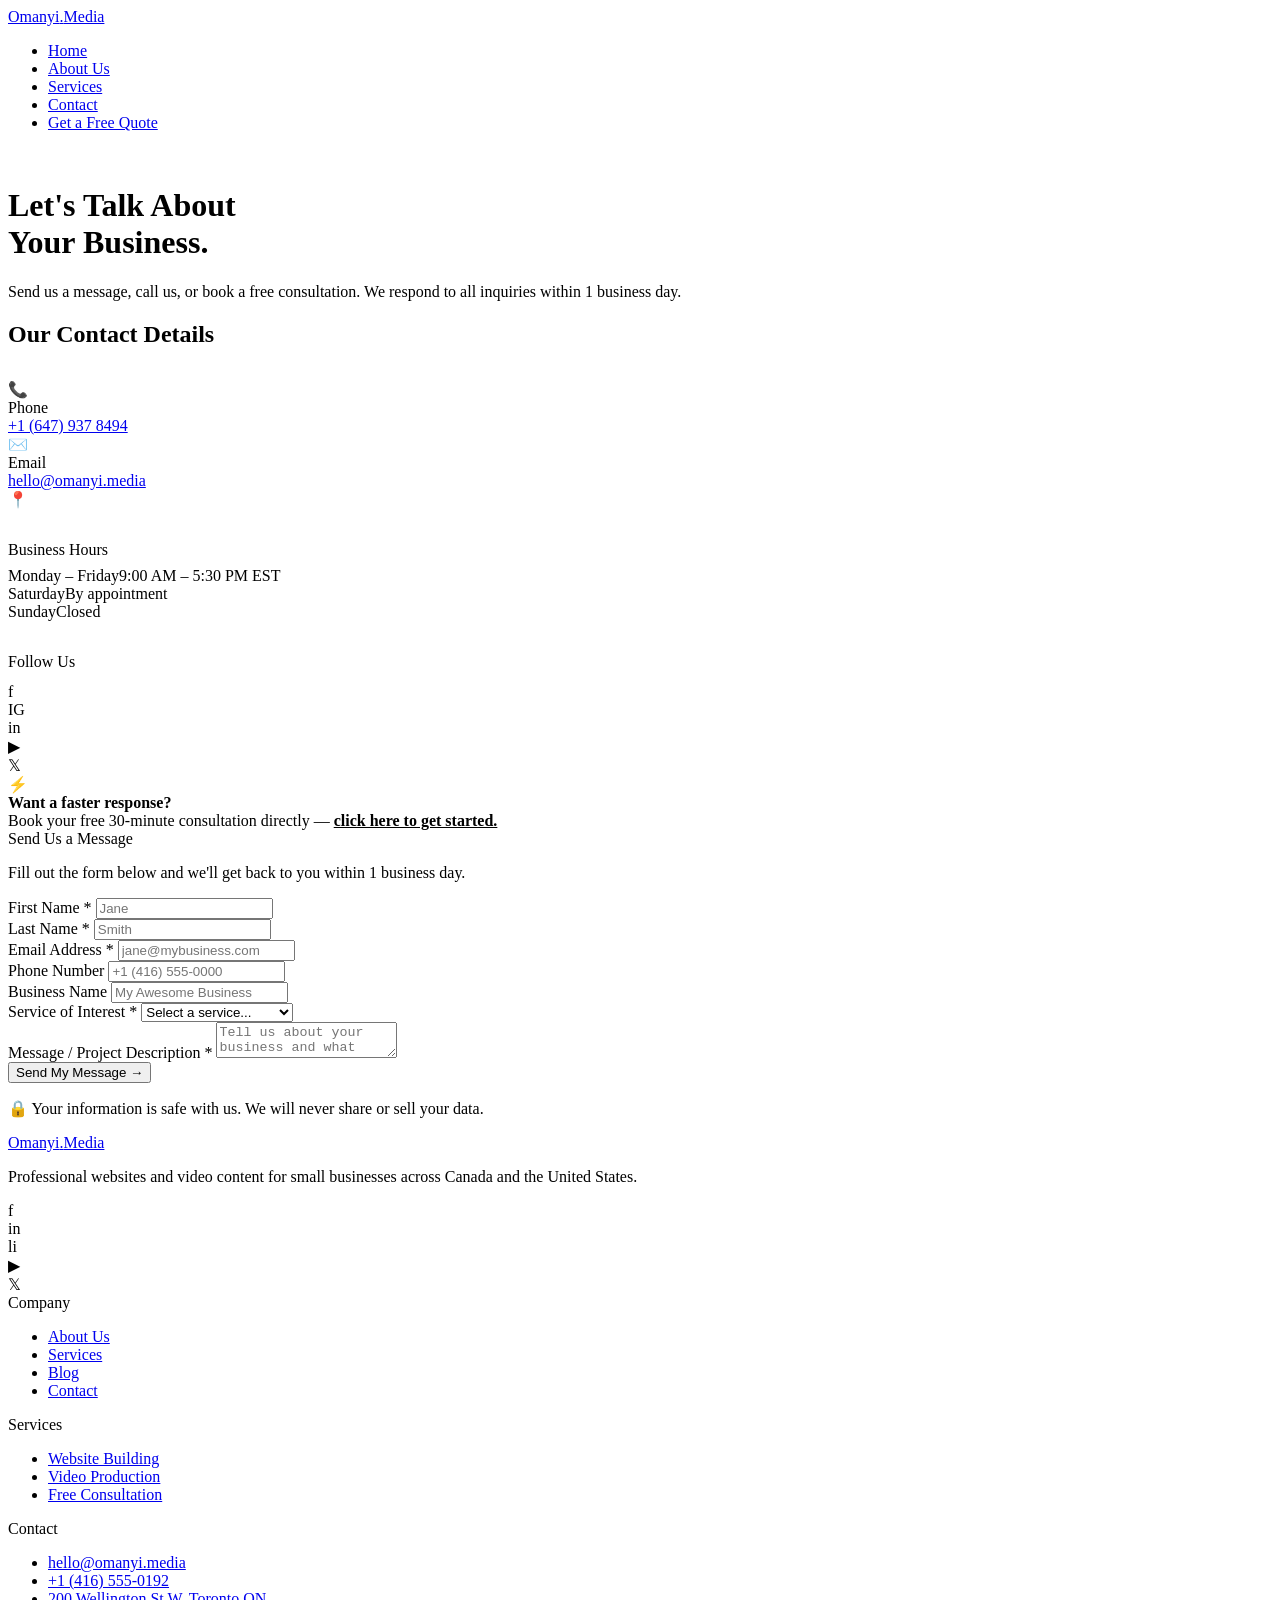
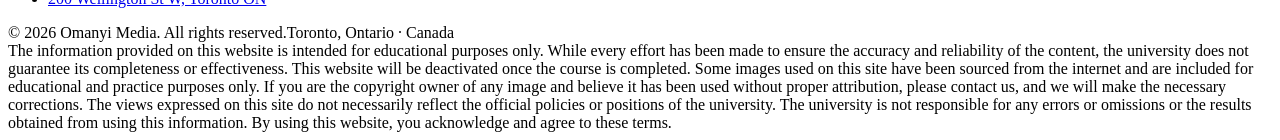
==== contact.html @ e50b1131 "i changes the services page and added some information on how it works and faq" ====
<!DOCTYPE html>
<html lang="en">
<head>
  <meta charset="UTF-8">
  <meta name="viewport" content="width=device-width, initial-scale=1.0">
  <title>Contact Us — Omanyi Media</title>
  <link rel="stylesheet" href="css/style.css">
  <link href="css/contact.css" rel="stylesheet"/>
</head>
  
<body>

<nav class="navbar">
  <a href="index.html" class="nav-logo">Omanyi<span>.</span>Media</a>
  <ul class="nav-links">
    <li><a href="index.html">Home</a></li>
    <li><a href="about.html">About Us</a></li>
    <li><a href="services.html">Services</a></li>
   
    <li><a href="contact.html" class="active">Contact</a></li>
    <li><a href="landing.html" class="nav-cta">Get a Free Quote</a></li>
  </ul>
</nav>

<div class="page-hero">
  <div class="section-label" style="color:rgba(255,255,255,0.6);justify-content:center;">Get In Touch</div>
  <h1>Let's Talk About<br>Your Business.</h1>
  <p>Send us a message, call us, or book a free consultation. We respond to all inquiries within 1 business day.</p>
</div>

<section class="section">
  <div class="contact-layout">

    <!-- LEFT: INFO -->
    <div>
      <h2 style="font-family:'Playfair Display',serif;font-size:1.5rem;font-weight:700;margin-bottom:2rem;">Our Contact Details</h2>

      <div class="contact-info-item">
        <div class="ci-icon">📞</div>
        <div>
          <div class="ci-label">Phone</div>
          <div class="ci-value"><a href="tel:+16479378494">+1 (647) 937 8494 </a></div>
        </div>
      </div>
      <div class="contact-info-item">
        <div class="ci-icon">✉️</div>
        <div>
          <div class="ci-label">Email</div>
          <div class="ci-value"><a href="mailto:hello@omanyi.media">hello@omanyi.media</a></div>
        </div>
      </div>
      <div class="contact-info-item">
        <div class="ci-icon">📍</div>

      </div>

      <div style="margin-top:2rem;">
        <div class="ci-label" style="margin-bottom:0.5rem;">Business Hours</div>
        <div class="hours-table">
          <div class="hours-row"><span class="hours-day">Monday – Friday</span><span class="hours-time">9:00 AM – 5:30 PM EST</span></div>
          <div class="hours-row"><span class="hours-day">Saturday</span><span class="hours-time">By appointment</span></div>
          <div class="hours-row"><span class="hours-day">Sunday</span><span class="hours-time">Closed</span></div>
        </div>
      </div>

      <div style="margin-top:2rem;">
        <div class="ci-label" style="margin-bottom:0.75rem;">Follow Us</div>
        <div class="social-row">
          <div class="social-btn" title="Facebook">f</div>
          <div class="social-btn" title="Instagram">IG</div>
          <div class="social-btn" title="LinkedIn">in</div>
          <div class="social-btn" title="YouTube">▶</div>
          <div class="social-btn" title="X">𝕏</div>
        </div>
      </div>

    

      <div class="alt-cta">
        <div class="alt-cta-icon">⚡</div>
        <div class="alt-cta-text">
          <strong>Want a faster response?</strong><br>
          Book your free 30-minute consultation directly — <a href="landing.html" style="color:var(--teal);font-weight:600;">click here to get started.</a>
        </div>
      </div>
    </div>

    <!-- RIGHT: FORM -->
    <div class="contact-form-wrap">
      <div class="form-title">Send Us a Message</div>
      <p class="form-sub">Fill out the form below and we'll get back to you within 1 business day.</p>

      <form action="thank-you.html" method="get" onsubmit="return true;">
        <div class="form-row">
          <div class="form-group">
            <label for="fname">First Name *</label>
            <input type="text" id="fname" name="fname" placeholder="Jane" required>
          </div>
          <div class="form-group">
            <label for="lname">Last Name *</label>
            <input type="text" id="lname" name="lname" placeholder="Smith" required>
          </div>
        </div>
        <div class="form-row">
          <div class="form-group">
            <label for="email">Email Address *</label>
            <input type="email" id="email" name="email" placeholder="jane@mybusiness.com" required>
          </div>
          <div class="form-group">
            <label for="phone">Phone Number</label>
            <input type="tel" id="phone" name="phone" placeholder="+1 (416) 555-0000">
          </div>
        </div>
        <div class="form-group">
          <label for="bizname">Business Name</label>
          <input type="text" id="bizname" name="bizname" placeholder="My Awesome Business">
        </div>
        <div class="form-group">
          <label for="service">Service of Interest *</label>
          <select id="service" name="service" required>
            <option value="" disabled selected>Select a service...</option>
            <option>Website Package</option>
            <option>Video Production</option>
            <option>Both Website &amp; Video</option>
            <option>Other / Not Sure Yet</option>
          </select>
        </div>
        <div class="form-group">
          <label for="message">Message / Project Description *</label>
          <textarea id="message" name="message" placeholder="Tell us about your business and what you're looking to achieve..." required></textarea>
        </div>
        <button type="submit" class="submit-btn">Send My Message →</button>
        <p class="form-note">🔒 Your information is safe with us. We will never share or sell your data.</p>
      </form>
    </div>

  </div>
</section>

<footer>
  <div class="footer-grid">
    <div>
      <a href="index.html" class="footer-logo">Omanyi<span>.</span>Media</a>
      <p class="footer-tagline">Professional websites and video content for small businesses across Canada and the United States.</p>
      <div class="social-row">
        <div class="social-btn">f</div><div class="social-btn">in</div>
        <div class="social-btn">li</div><div class="social-btn">▶</div><div class="social-btn">𝕏</div>
      </div>
    </div>
    <div><div class="footer-col-title">Company</div>
      <ul class="footer-links"><li><a href="about.html">About Us</a></li><li><a href="services.html">Services</a></li><li><a href="blog.html">Blog</a></li><li><a href="contact.html">Contact</a></li></ul>
    </div>
    <div><div class="footer-col-title">Services</div>
      <ul class="footer-links"><li><a href="services.html">Website Building</a></li><li><a href="services.html">Video Production</a></li><li><a href="landing.html">Free Consultation</a></li></ul>
    </div>
    <div><div class="footer-col-title">Contact</div>
      <ul class="footer-links"><li><a href="mailto:hello@omanyi.media">hello@omanyi.media</a></li><li><a href="tel:+14165550192">+1 (416) 555-0192</a></li><li><a href="#">200 Wellington St W, Toronto ON</a></li></ul>
    </div>
  </div>
  <div class="footer-bottom"><span>© 2026 Omanyi Media. All rights reserved.</span><span>Toronto, Ontario · Canada</span></div>
</footer>
<div class="disclaimer-bar">The information provided on this website is intended for educational purposes only. While every effort has been made to ensure the accuracy and reliability of the content, the university does not guarantee its completeness or effectiveness. This website will be deactivated once the course is completed. Some images used on this site have been sourced from the internet and are included for educational and practice purposes only. If you are the copyright owner of any image and believe it has been used without proper attribution, please contact us, and we will make the necessary corrections. The views expressed on this site do not necessarily reflect the official policies or positions of the university. The university is not responsible for any errors or omissions or the results obtained from using this information. By using this website, you acknowledge and agree to these terms.</div>
<script src="js/main.js"></script>
</body>
</html>
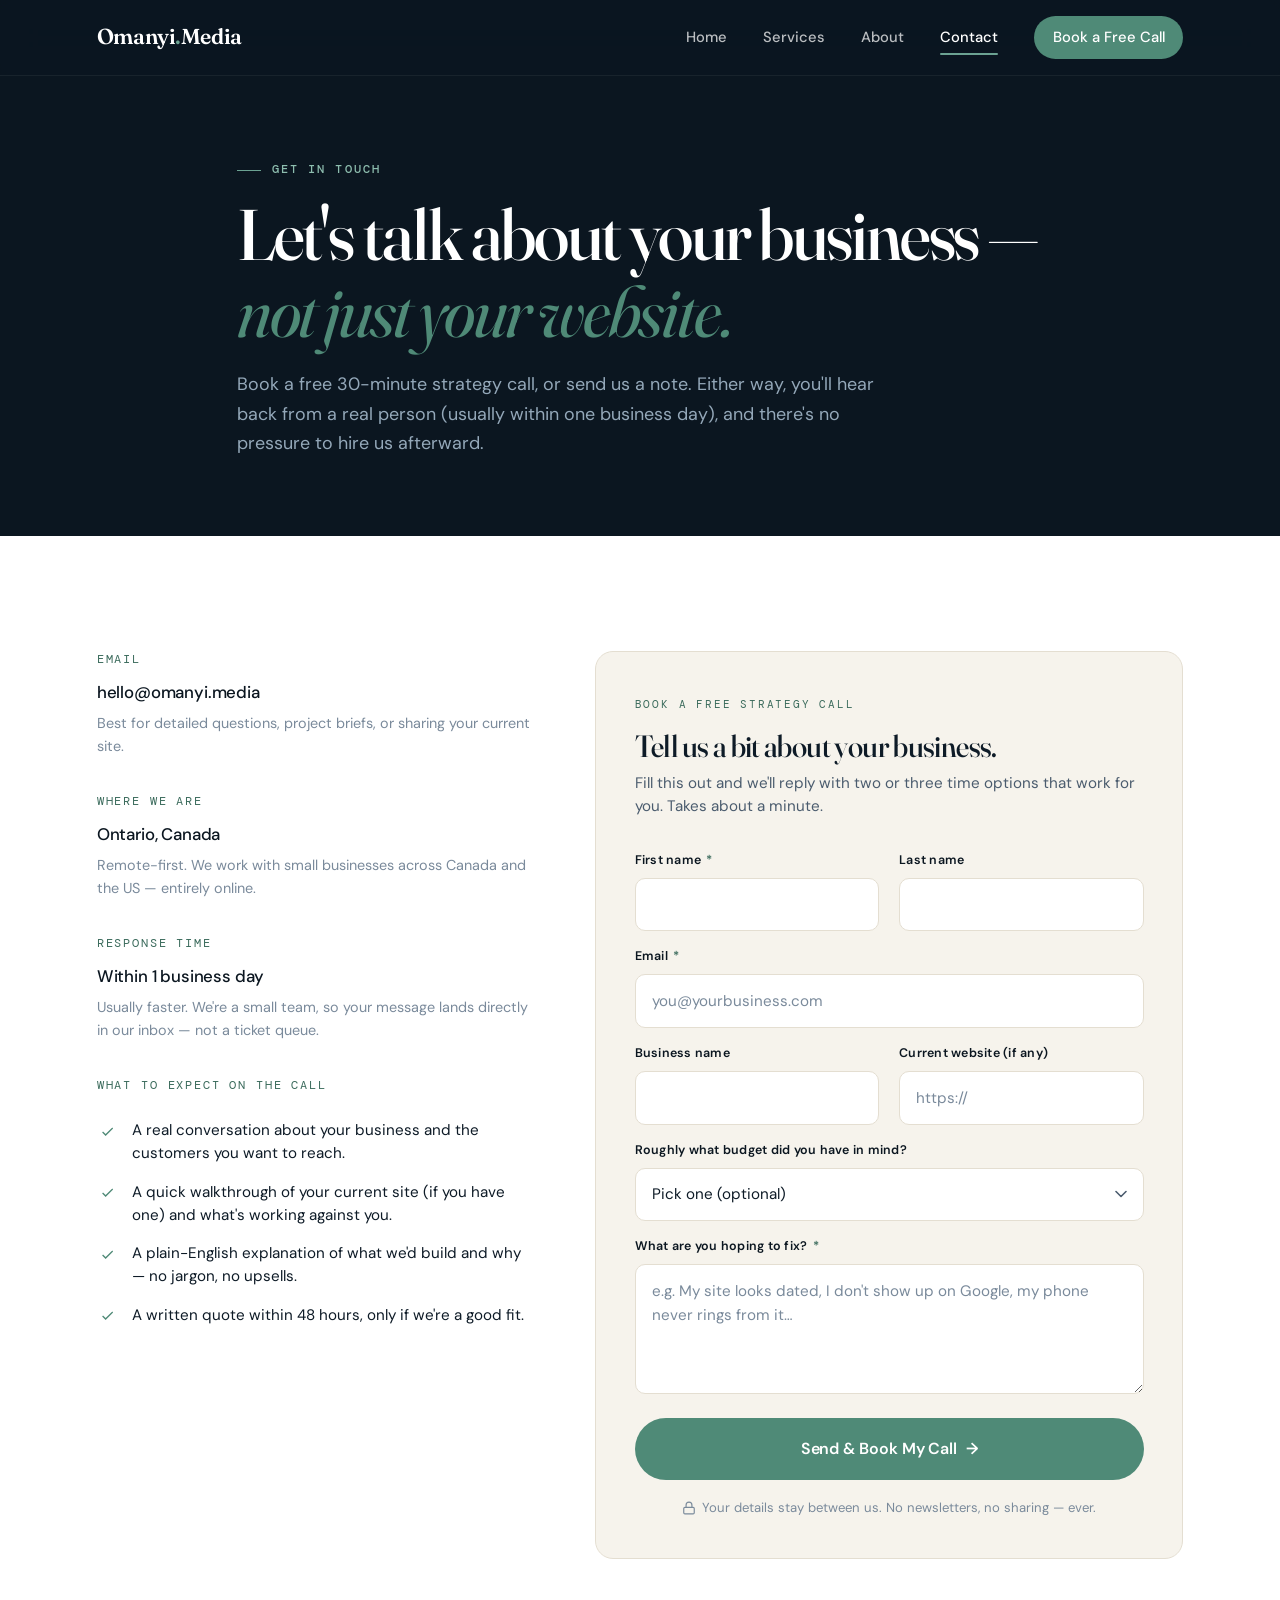
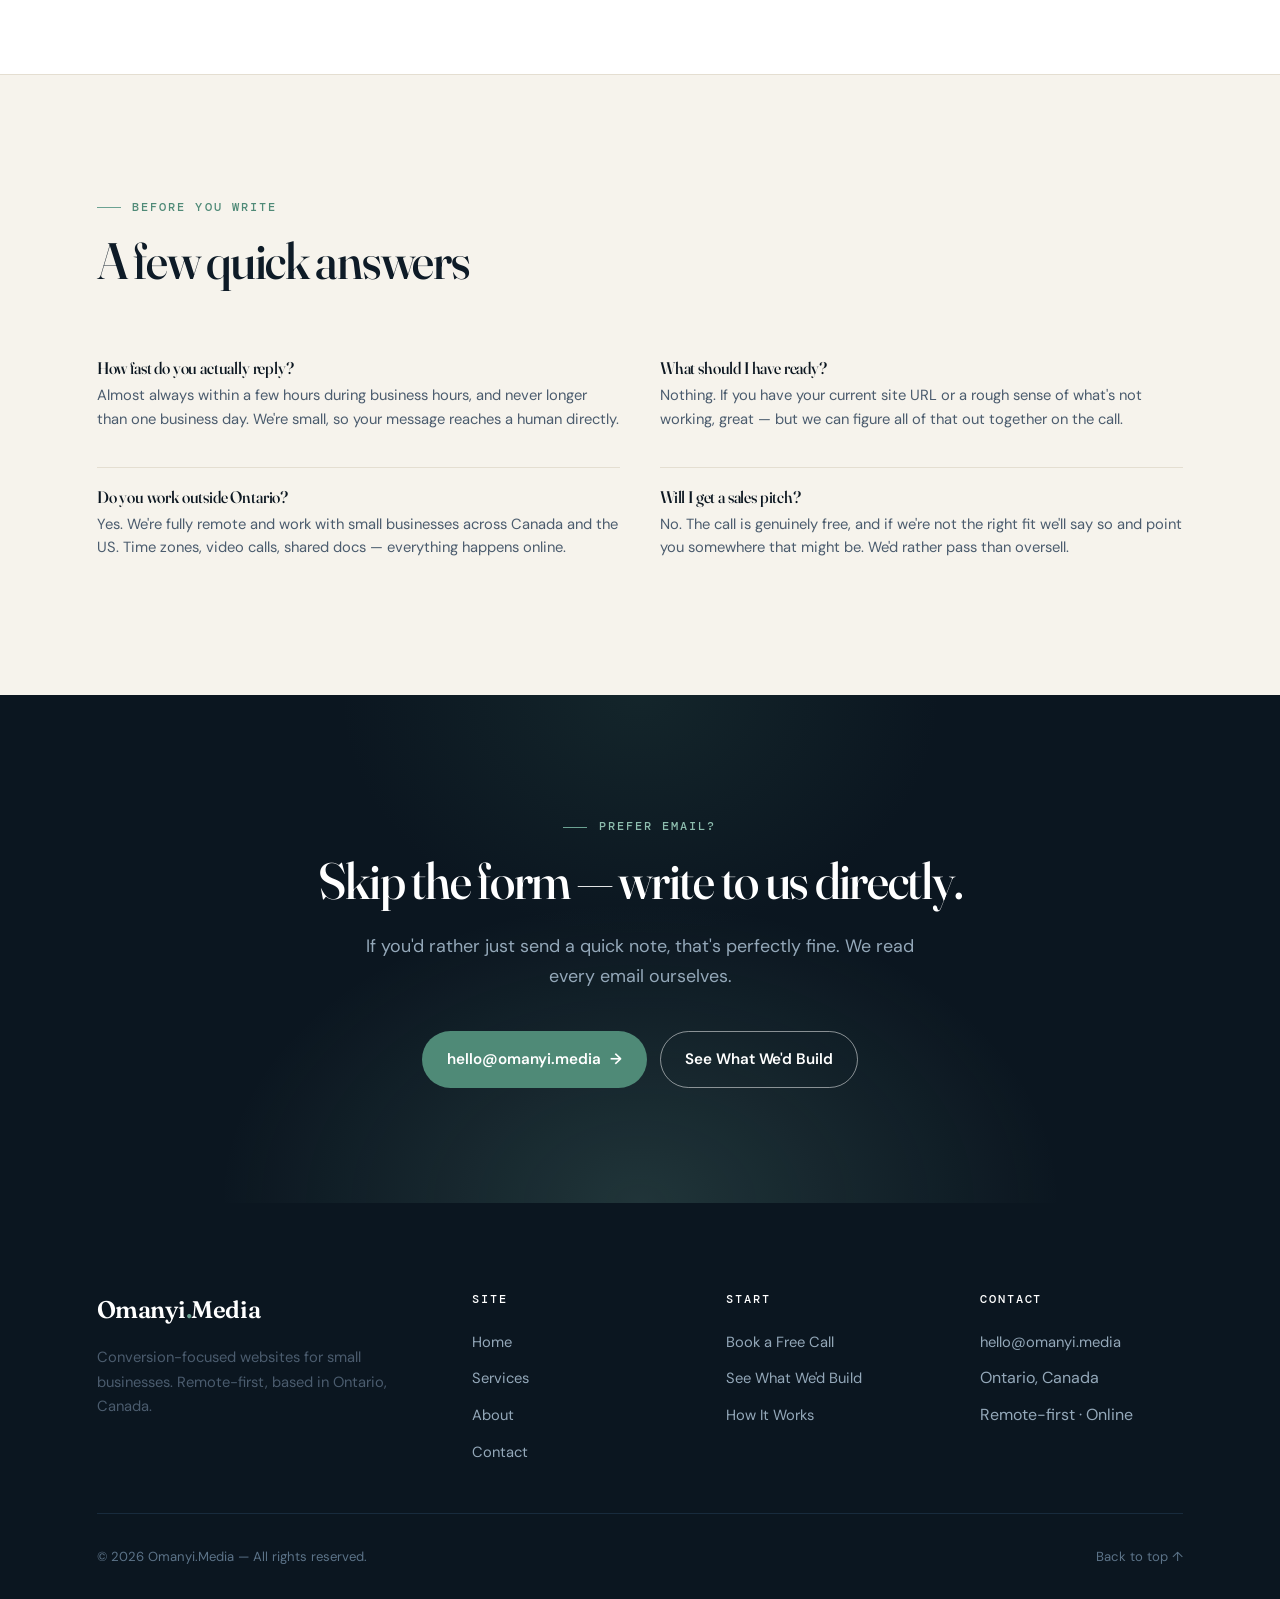
==== commit 9e07ae9c: "Merge e8be04d8ff1d8afb63b10bf0194cf339593a098b into 7fd1f39cf8b35d4cdb14c6847b8158a94c280af9" ====
--- a/contact.html
+++ b/contact.html
@@ -1,165 +1,256 @@
 <!DOCTYPE html>
 <html lang="en">
 <head>
-  <meta charset="UTF-8">
-  <meta name="viewport" content="width=device-width, initial-scale=1.0">
-  <title>Contact Us — Omanyi Media</title>
-  <link rel="stylesheet" href="css/style.css">
-  <link href="css/contact.css" rel="stylesheet"/>
+  <meta charset="UTF-8" />
+  <meta name="viewport" content="width=device-width, initial-scale=1.0" />
+  <meta name="description" content="Book a free 30-minute strategy call with Omanyi.Media. No pressure, no sales script — we'll look at your current site, talk about your business, and tell you honestly whether a new website would help." />
+  <meta name="theme-color" content="#0B1620" />
+  <title>Contact &amp; Book a Free Call — Omanyi.Media</title>
+
+  <link rel="icon" type="image/svg+xml" href="data:image/svg+xml,<svg xmlns='http://www.w3.org/2000/svg' viewBox='0 0 32 32'><rect width='32' height='32' rx='8' fill='%230B1620'/><text x='16' y='22' font-family='serif' font-size='20' font-weight='700' text-anchor='middle' fill='%236BA292'>O</text></svg>" />
+
+  <link rel="preconnect" href="https://fonts.googleapis.com" />
+  <link rel="preconnect" href="https://fonts.gstatic.com" crossorigin />
+
+  <link rel="stylesheet" href="css/base.css" />
+  <link rel="stylesheet" href="css/pages/contact.css" />
 </head>
-  
 <body>
 
-<nav class="navbar">
-  <a href="index.html" class="nav-logo">Omanyi<span>.</span>Media</a>
-  <ul class="nav-links">
-    <li><a href="index.html">Home</a></li>
-    <li><a href="about.html">About Us</a></li>
-    <li><a href="services.html">Services</a></li>
-   
-    <li><a href="contact.html" class="active">Contact</a></li>
-    <li><a href="landing.html" class="nav-cta">Get a Free Quote</a></li>
-  </ul>
-</nav>
-
-<div class="page-hero">
-  <div class="section-label" style="color:rgba(255,255,255,0.6);justify-content:center;">Get In Touch</div>
-  <h1>Let's Talk About<br>Your Business.</h1>
-  <p>Send us a message, call us, or book a free consultation. We respond to all inquiries within 1 business day.</p>
-</div>
-
-<section class="section">
-  <div class="contact-layout">
-
-    <!-- LEFT: INFO -->
-    <div>
-      <h2 style="font-family:'Playfair Display',serif;font-size:1.5rem;font-weight:700;margin-bottom:2rem;">Our Contact Details</h2>
-
-      <div class="contact-info-item">
-        <div class="ci-icon">📞</div>
-        <div>
-          <div class="ci-label">Phone</div>
-          <div class="ci-value"><a href="tel:+16479378494">+1 (647) 937 8494 </a></div>
-        </div>
-      </div>
-      <div class="contact-info-item">
-        <div class="ci-icon">✉️</div>
-        <div>
-          <div class="ci-label">Email</div>
-          <div class="ci-value"><a href="mailto:hello@omanyi.media">hello@omanyi.media</a></div>
-        </div>
-      </div>
-      <div class="contact-info-item">
-        <div class="ci-icon">📍</div>
-
-      </div>
-
-      <div style="margin-top:2rem;">
-        <div class="ci-label" style="margin-bottom:0.5rem;">Business Hours</div>
-        <div class="hours-table">
-          <div class="hours-row"><span class="hours-day">Monday – Friday</span><span class="hours-time">9:00 AM – 5:30 PM EST</span></div>
-          <div class="hours-row"><span class="hours-day">Saturday</span><span class="hours-time">By appointment</span></div>
-          <div class="hours-row"><span class="hours-day">Sunday</span><span class="hours-time">Closed</span></div>
-        </div>
-      </div>
-
-      <div style="margin-top:2rem;">
-        <div class="ci-label" style="margin-bottom:0.75rem;">Follow Us</div>
-        <div class="social-row">
-          <div class="social-btn" title="Facebook">f</div>
-          <div class="social-btn" title="Instagram">IG</div>
-          <div class="social-btn" title="LinkedIn">in</div>
-          <div class="social-btn" title="YouTube">▶</div>
-          <div class="social-btn" title="X">𝕏</div>
-        </div>
-      </div>
-
-    
-
-      <div class="alt-cta">
-        <div class="alt-cta-icon">⚡</div>
-        <div class="alt-cta-text">
-          <strong>Want a faster response?</strong><br>
-          Book your free 30-minute consultation directly — <a href="landing.html" style="color:var(--teal);font-weight:600;">click here to get started.</a>
-        </div>
-      </div>
+  <a href="#main" class="skip-link">Skip to content</a>
+
+  <header class="nav">
+    <div class="nav-inner">
+      <a href="index.html" class="nav-logo" aria-label="Omanyi.Media — Home">Omanyi<span>.</span>Media</a>
+      <button class="nav-toggle" aria-expanded="false" aria-controls="primary-menu" aria-label="Open menu">
+        <span></span><span></span><span></span>
+      </button>
+      <nav id="primary-menu" class="nav-menu" aria-label="Primary">
+        <a href="index.html">Home</a>
+        <a href="services.html">Services</a>
+        <a href="about.html">About</a>
+        <a href="contact.html" class="is-active">Contact</a>
+        <a href="contact.html#book" class="nav-cta">Book a Free Call</a>
+      </nav>
     </div>
-
-    <!-- RIGHT: FORM -->
-    <div class="contact-form-wrap">
-      <div class="form-title">Send Us a Message</div>
-      <p class="form-sub">Fill out the form below and we'll get back to you within 1 business day.</p>
-
-      <form action="thank-you.html" method="get" onsubmit="return true;">
-        <div class="form-row">
-          <div class="form-group">
-            <label for="fname">First Name *</label>
-            <input type="text" id="fname" name="fname" placeholder="Jane" required>
-          </div>
-          <div class="form-group">
-            <label for="lname">Last Name *</label>
-            <input type="text" id="lname" name="lname" placeholder="Smith" required>
-          </div>
-        </div>
-        <div class="form-row">
-          <div class="form-group">
-            <label for="email">Email Address *</label>
-            <input type="email" id="email" name="email" placeholder="jane@mybusiness.com" required>
-          </div>
-          <div class="form-group">
-            <label for="phone">Phone Number</label>
-            <input type="tel" id="phone" name="phone" placeholder="+1 (416) 555-0000">
-          </div>
-        </div>
-        <div class="form-group">
-          <label for="bizname">Business Name</label>
-          <input type="text" id="bizname" name="bizname" placeholder="My Awesome Business">
-        </div>
-        <div class="form-group">
-          <label for="service">Service of Interest *</label>
-          <select id="service" name="service" required>
-            <option value="" disabled selected>Select a service...</option>
-            <option>Website Package</option>
-            <option>Video Production</option>
-            <option>Both Website &amp; Video</option>
-            <option>Other / Not Sure Yet</option>
-          </select>
-        </div>
-        <div class="form-group">
-          <label for="message">Message / Project Description *</label>
-          <textarea id="message" name="message" placeholder="Tell us about your business and what you're looking to achieve..." required></textarea>
-        </div>
-        <button type="submit" class="submit-btn">Send My Message →</button>
-        <p class="form-note">🔒 Your information is safe with us. We will never share or sell your data.</p>
-      </form>
+  </header>
+
+  <main id="main">
+
+    <!-- PAGE HERO -->
+    <section class="page-hero">
+      <div class="wrap">
+        <span class="eyebrow reveal">Get in touch</span>
+        <h1 class="reveal" data-delay="1">Let's talk about your business — <em>not just your website.</em></h1>
+        <p class="lede reveal" data-delay="2">
+          Book a free 30-minute strategy call, or send us a note. Either way, you'll hear back from a real person (usually within one business day), and there's no pressure to hire us afterward.
+        </p>
+      </div>
+    </section>
+
+    <!-- CONTACT LAYOUT -->
+    <section class="section">
+      <div class="wrap">
+        <div class="contact-layout">
+
+          <!-- LEFT: INFO -->
+          <aside class="contact-info reveal">
+            <div class="info-block">
+              <div class="label">Email</div>
+              <div class="value"><a href="mailto:hello@omanyi.media">hello@omanyi.media</a></div>
+              <div class="note">Best for detailed questions, project briefs, or sharing your current site.</div>
+            </div>
+
+            <div class="info-block">
+              <div class="label">Where we are</div>
+              <div class="value">Ontario, Canada</div>
+              <div class="note">Remote-first. We work with small businesses across Canada and the US — entirely online.</div>
+            </div>
+
+            <div class="info-block">
+              <div class="label">Response time</div>
+              <div class="value">Within 1 business day</div>
+              <div class="note">Usually faster. We're a small team, so your message lands directly in our inbox — not a ticket queue.</div>
+            </div>
+
+            <div class="info-block">
+              <div class="label">What to expect on the call</div>
+              <ul class="expect-list">
+                <li>A real conversation about your business and the customers you want to reach.</li>
+                <li>A quick walkthrough of your current site (if you have one) and what's working against you.</li>
+                <li>A plain-English explanation of what we'd build and why — no jargon, no upsells.</li>
+                <li>A written quote within 48 hours, only if we're a good fit.</li>
+              </ul>
+            </div>
+          </aside>
+
+          <!-- RIGHT: FORM -->
+          <div class="form-card reveal" data-delay="1" id="book">
+            <span class="label">Book a free strategy call</span>
+            <h2>Tell us a bit about your business.</h2>
+            <p class="form-sub">
+              Fill this out and we'll reply with two or three time options that work for you. Takes about a minute.
+            </p>
+
+            <form data-form="contact" novalidate>
+              <div class="form-grid">
+                <div class="field">
+                  <label for="firstName">First name <span class="req" aria-hidden="true">*</span></label>
+                  <input type="text" id="firstName" name="firstName" autocomplete="given-name" required />
+                </div>
+                <div class="field">
+                  <label for="lastName">Last name</label>
+                  <input type="text" id="lastName" name="lastName" autocomplete="family-name" />
+                </div>
+
+                <div class="field span-2">
+                  <label for="email">Email <span class="req" aria-hidden="true">*</span></label>
+                  <input type="email" id="email" name="email" autocomplete="email" required placeholder="you@yourbusiness.com" />
+                </div>
+
+                <div class="field">
+                  <label for="business">Business name</label>
+                  <input type="text" id="business" name="business" autocomplete="organization" />
+                </div>
+                <div class="field">
+                  <label for="website">Current website (if any)</label>
+                  <input type="url" id="website" name="website" placeholder="https://" />
+                </div>
+
+                <div class="field span-2">
+                  <label for="budget">Roughly what budget did you have in mind?</label>
+                  <select id="budget" name="budget">
+                    <option value="">Pick one (optional)</option>
+                    <option value="under-1500">Under $1,500</option>
+                    <option value="1500-3000">$1,500 – $3,000</option>
+                    <option value="3000-5000">$3,000 – $5,000</option>
+                    <option value="5000-plus">$5,000+</option>
+                    <option value="not-sure">Not sure yet</option>
+                  </select>
+                </div>
+
+                <div class="field span-2">
+                  <label for="message">What are you hoping to fix? <span class="req" aria-hidden="true">*</span></label>
+                  <textarea id="message" name="message" required placeholder="e.g. My site looks dated, I don't show up on Google, my phone never rings from it…"></textarea>
+                </div>
+              </div>
+
+              <div class="form-actions">
+                <button type="submit" class="btn btn-primary">
+                  Send &amp; Book My Call <span class="arrow">→</span>
+                </button>
+                <p class="form-note">
+                  <svg width="14" height="14" viewBox="0 0 24 24" fill="none" stroke="currentColor" stroke-width="2" stroke-linecap="round" stroke-linejoin="round" aria-hidden="true">
+                    <rect x="3" y="11" width="18" height="11" rx="2"/><path d="M7 11V7a5 5 0 0 1 10 0v4"/>
+                  </svg>
+                  Your details stay between us. No newsletters, no sharing — ever.
+                </p>
+              </div>
+            </form>
+
+            <!-- Success state (toggled by main.js) -->
+            <div class="form-success" hidden>
+              <div class="check" aria-hidden="true">
+                <svg width="28" height="28" viewBox="0 0 24 24" fill="none" stroke="currentColor" stroke-width="3" stroke-linecap="round" stroke-linejoin="round">
+                  <polyline points="20 6 9 17 4 12"/>
+                </svg>
+              </div>
+              <h3>Message received.</h3>
+              <p>Thanks — we'll be in touch within one business day with a couple of time options for your call.</p>
+            </div>
+          </div>
+
+        </div>
+      </div>
+    </section>
+
+    <!-- CONTACT FAQ -->
+    <section class="section contact-faq">
+      <div class="wrap">
+        <div class="section-head reveal">
+          <span class="eyebrow">Before you write</span>
+          <h2>A few quick answers</h2>
+        </div>
+
+        <div class="contact-faq-grid">
+          <div class="cf-item reveal">
+            <h4>How fast do you actually reply?</h4>
+            <p>Almost always within a few hours during business hours, and never longer than one business day. We're small, so your message reaches a human directly.</p>
+          </div>
+          <div class="cf-item reveal" data-delay="1">
+            <h4>What should I have ready?</h4>
+            <p>Nothing. If you have your current site URL or a rough sense of what's not working, great — but we can figure all of that out together on the call.</p>
+          </div>
+          <div class="cf-item reveal" data-delay="2">
+            <h4>Do you work outside Ontario?</h4>
+            <p>Yes. We're fully remote and work with small businesses across Canada and the US. Time zones, video calls, shared docs — everything happens online.</p>
+          </div>
+          <div class="cf-item reveal" data-delay="3">
+            <h4>Will I get a sales pitch?</h4>
+            <p>No. The call is genuinely free, and if we're not the right fit we'll say so and point you somewhere that might be. We'd rather pass than oversell.</p>
+          </div>
+        </div>
+      </div>
+    </section>
+
+    <!-- FINAL CTA STRIP -->
+    <section class="cta-final on-dark section">
+      <div class="wrap">
+        <span class="eyebrow reveal">Prefer email?</span>
+        <h2 class="reveal" data-delay="1" style="margin-top:1rem;">Skip the form — write to us directly.</h2>
+        <p class="lede reveal" data-delay="2">
+          If you'd rather just send a quick note, that's perfectly fine. We read every email ourselves.
+        </p>
+        <div class="actions reveal" data-delay="3" style="display:inline-flex;flex-wrap:wrap;gap:0.85rem;justify-content:center;">
+          <a href="mailto:hello@omanyi.media" class="btn btn-primary">hello@omanyi.media <span class="arrow">→</span></a>
+          <a href="services.html" class="btn btn-secondary">See What We'd Build</a>
+        </div>
+      </div>
+    </section>
+
+  </main>
+
+  <!-- FOOTER -->
+  <footer class="footer">
+    <div class="wrap">
+      <div class="footer-grid">
+        <div>
+          <a href="index.html" class="footer-brand">Omanyi<span>.</span>Media</a>
+          <p class="footer-tag">Conversion-focused websites for small businesses. Remote-first, based in Ontario, Canada.</p>
+        </div>
+        <div>
+          <div class="footer-col-title">Site</div>
+          <ul class="footer-list">
+            <li><a href="index.html">Home</a></li>
+            <li><a href="services.html">Services</a></li>
+            <li><a href="about.html">About</a></li>
+            <li><a href="contact.html">Contact</a></li>
+          </ul>
+        </div>
+        <div>
+          <div class="footer-col-title">Start</div>
+          <ul class="footer-list">
+            <li><a href="contact.html#book">Book a Free Call</a></li>
+            <li><a href="services.html">See What We'd Build</a></li>
+            <li><a href="services.html#how-it-works">How It Works</a></li>
+          </ul>
+        </div>
+        <div>
+          <div class="footer-col-title">Contact</div>
+          <ul class="footer-list">
+            <li><a href="mailto:hello@omanyi.media">hello@omanyi.media</a></li>
+            <li>Ontario, Canada</li>
+            <li>Remote-first · Online</li>
+          </ul>
+        </div>
+      </div>
+      <div class="footer-bottom">
+        <span>© 2026 Omanyi.Media — All rights reserved.</span>
+        <span><a href="#main">Back to top ↑</a></span>
+      </div>
     </div>
-
-  </div>
-</section>
-
-<footer>
-  <div class="footer-grid">
-    <div>
-      <a href="index.html" class="footer-logo">Omanyi<span>.</span>Media</a>
-      <p class="footer-tagline">Professional websites and video content for small businesses across Canada and the United States.</p>
-      <div class="social-row">
-        <div class="social-btn">f</div><div class="social-btn">in</div>
-        <div class="social-btn">li</div><div class="social-btn">▶</div><div class="social-btn">𝕏</div>
-      </div>
-    </div>
-    <div><div class="footer-col-title">Company</div>
-      <ul class="footer-links"><li><a href="about.html">About Us</a></li><li><a href="services.html">Services</a></li><li><a href="blog.html">Blog</a></li><li><a href="contact.html">Contact</a></li></ul>
-    </div>
-    <div><div class="footer-col-title">Services</div>
-      <ul class="footer-links"><li><a href="services.html">Website Building</a></li><li><a href="services.html">Video Production</a></li><li><a href="landing.html">Free Consultation</a></li></ul>
-    </div>
-    <div><div class="footer-col-title">Contact</div>
-      <ul class="footer-links"><li><a href="mailto:hello@omanyi.media">hello@omanyi.media</a></li><li><a href="tel:+14165550192">+1 (416) 555-0192</a></li><li><a href="#">200 Wellington St W, Toronto ON</a></li></ul>
-    </div>
-  </div>
-  <div class="footer-bottom"><span>© 2026 Omanyi Media. All rights reserved.</span><span>Toronto, Ontario · Canada</span></div>
-</footer>
-<div class="disclaimer-bar">The information provided on this website is intended for educational purposes only. While every effort has been made to ensure the accuracy and reliability of the content, the university does not guarantee its completeness or effectiveness. This website will be deactivated once the course is completed. Some images used on this site have been sourced from the internet and are included for educational and practice purposes only. If you are the copyright owner of any image and believe it has been used without proper attribution, please contact us, and we will make the necessary corrections. The views expressed on this site do not necessarily reflect the official policies or positions of the university. The university is not responsible for any errors or omissions or the results obtained from using this information. By using this website, you acknowledge and agree to these terms.</div>
-<script src="js/main.js"></script>
+  </footer>
+
+  <script src="js/main.js"></script>
 </body>
-</html>+</html>
--- a/css/base.css
+++ b/css/base.css
@@ -0,0 +1,564 @@
+/* =============================================================
+   OMANYI.MEDIA — base.css
+   Design system: tokens, reset, typography, layout primitives,
+   buttons, navigation, footer, animations, a11y.
+   ============================================================= */
+
+@import url('https://fonts.googleapis.com/css2?family=Fraunces:ital,opsz,wght@0,9..144,400;0,9..144,500;0,9..144,600;0,9..144,700;0,9..144,800;1,9..144,400&family=DM+Sans:wght@300;400;500;600;700&family=DM+Mono:wght@400;500&display=swap');
+
+/* ── DESIGN TOKENS ─────────────────────────────────────────── */
+:root {
+  /* Brand palette — dark navy + muted sage green */
+  --ink-900: #0B1620;          /* deepest navy — primary surface */
+  --ink-800: #101F2E;          /* dark navy — sections, footer */
+  --ink-700: #182B3D;          /* elevated dark navy */
+  --ink-600: #243A50;          /* hairline borders on dark */
+  --ink-500: #3B546C;          /* muted ink */
+  --ink-400: #5C7388;          /* secondary text on dark */
+  --ink-300: #94A8B9;          /* tertiary text */
+
+  /* Green accent — muted sage / eucalyptus */
+  --green-700: #3B6B5C;        /* deep muted green */
+  --green-600: #4F8A77;        /* primary action */
+  --green-500: #6BA292;        /* default green */
+  --green-400: #8DBDAE;        /* hover lighter */
+  --green-300: #B6D6CB;        /* tint */
+  --green-50:  #EAF2EE;        /* near-white wash */
+
+  /* Neutrals — warm off-whites */
+  --cream:    #F6F3EC;         /* warm cream alternate sections */
+  --bone:     #FAF8F2;         /* lighter cream */
+  --paper:    #FFFFFF;
+  --line:     #E4DED1;         /* warm hairline on light */
+  --line-soft:#EFEAE0;
+
+  /* Text on light */
+  --text:     #0E1B27;
+  --text-soft:#4B5C6E;
+  --text-mute:#7A8A9B;
+
+  /* Typography */
+  --font-display: 'Fraunces', 'Playfair Display', Georgia, serif;
+  --font-body:    'DM Sans', system-ui, -apple-system, sans-serif;
+  --font-mono:    'DM Mono', ui-monospace, monospace;
+
+  /* Spatial scale */
+  --space-1: 0.25rem;
+  --space-2: 0.5rem;
+  --space-3: 0.75rem;
+  --space-4: 1rem;
+  --space-5: 1.5rem;
+  --space-6: 2rem;
+  --space-7: 3rem;
+  --space-8: 4rem;
+  --space-9: 6rem;
+  --space-10: 8rem;
+
+  /* Layout */
+  --container: 1240px;
+  --gutter:    6vw;
+  --nav-h:     76px;
+  --radius-s:  6px;
+  --radius:    10px;
+  --radius-l:  18px;
+  --radius-xl: 28px;
+
+  /* Motion */
+  --ease: cubic-bezier(0.22, 1, 0.36, 1);
+
+  /* Shadows */
+  --shadow-sm: 0 1px 2px rgba(11, 22, 32, 0.04), 0 1px 1px rgba(11, 22, 32, 0.06);
+  --shadow:    0 8px 24px -8px rgba(11, 22, 32, 0.12), 0 2px 6px -2px rgba(11, 22, 32, 0.06);
+  --shadow-lg: 0 30px 60px -20px rgba(11, 22, 32, 0.25), 0 12px 30px -12px rgba(11, 22, 32, 0.12);
+  --shadow-dark: 0 30px 80px -20px rgba(0, 0, 0, 0.6);
+}
+
+/* ── RESET ─────────────────────────────────────────────────── */
+*, *::before, *::after { box-sizing: border-box; margin: 0; padding: 0; }
+html {
+  scroll-behavior: smooth;
+  -webkit-text-size-adjust: 100%;
+  text-rendering: optimizeLegibility;
+}
+body {
+  font-family: var(--font-body);
+  font-size: 16px;
+  line-height: 1.6;
+  color: var(--text);
+  background: var(--paper);
+  -webkit-font-smoothing: antialiased;
+  -moz-osx-font-smoothing: grayscale;
+  overflow-x: hidden;
+}
+img, svg, video { max-width: 100%; height: auto; display: block; }
+button { font: inherit; color: inherit; background: none; border: none; cursor: pointer; }
+input, textarea, select { font: inherit; color: inherit; }
+a { color: inherit; text-decoration: none; }
+ul, ol { list-style: none; }
+
+/* ── TYPOGRAPHY ────────────────────────────────────────────── */
+.eyebrow {
+  font-family: var(--font-mono);
+  font-size: 0.72rem;
+  letter-spacing: 0.18em;
+  text-transform: uppercase;
+  color: var(--green-600);
+  display: inline-flex;
+  align-items: center;
+  gap: 0.7rem;
+  font-weight: 500;
+}
+.eyebrow::before {
+  content: '';
+  width: 24px;
+  height: 1px;
+  background: var(--green-500);
+}
+.on-dark .eyebrow,
+.is-dark .eyebrow { color: var(--green-400); }
+.on-dark .eyebrow::before,
+.is-dark .eyebrow::before { background: var(--green-500); }
+
+h1, h2, h3, h4 {
+  font-family: var(--font-display);
+  font-weight: 500;
+  font-variation-settings: "opsz" 144;
+  letter-spacing: -0.02em;
+  line-height: 1.08;
+  color: var(--text);
+}
+h1 {
+  font-size: clamp(2.4rem, 5.6vw, 4.6rem);
+  font-weight: 500;
+  letter-spacing: -0.03em;
+}
+h2 {
+  font-size: clamp(2rem, 4vw, 3.2rem);
+  font-weight: 500;
+  letter-spacing: -0.025em;
+}
+h3 { font-size: clamp(1.3rem, 1.8vw, 1.6rem); font-weight: 600; letter-spacing: -0.015em; }
+h4 { font-size: 1.05rem; font-weight: 600; }
+
+h1 em, h2 em, h3 em {
+  font-style: italic;
+  font-variation-settings: "opsz" 144;
+  color: var(--green-600);
+  font-weight: 400;
+}
+
+.on-dark h1, .on-dark h2, .on-dark h3, .on-dark h4,
+.is-dark h1, .is-dark h2, .is-dark h3 { color: var(--paper); }
+.on-dark h1 em, .on-dark h2 em,
+.is-dark h1 em, .is-dark h2 em { color: var(--green-400); }
+
+p { font-size: 1rem; color: var(--text-soft); line-height: 1.7; }
+.lede {
+  font-size: clamp(1.05rem, 1.4vw, 1.2rem);
+  color: var(--text-soft);
+  line-height: 1.65;
+  max-width: 560px;
+}
+.on-dark p, .on-dark .lede,
+.is-dark p, .is-dark .lede { color: var(--ink-300); }
+
+/* ── LAYOUT PRIMITIVES ─────────────────────────────────────── */
+.wrap {
+  width: 100%;
+  max-width: var(--container);
+  margin: 0 auto;
+  padding-inline: var(--gutter);
+}
+.section {
+  padding-block: clamp(4rem, 9vw, 7.5rem);
+}
+.section-tight { padding-block: clamp(3rem, 5vw, 4.5rem); }
+.section.is-dark {
+  background: var(--ink-900);
+  color: var(--paper);
+}
+.section.is-cream { background: var(--cream); }
+
+.section-head { max-width: 760px; margin-bottom: clamp(2.5rem, 4vw, 4rem); }
+.section-head .eyebrow { margin-bottom: 1rem; }
+.section-head .lede { margin-top: 1.25rem; }
+
+/* ── FINAL CTA (shared across all pages) ──────────────────── */
+.cta-final {
+  background: var(--ink-900);
+  color: var(--paper);
+  text-align: center;
+  position: relative;
+  overflow: hidden;
+}
+.cta-final::before {
+  content: '';
+  position: absolute; inset: 0;
+  background:
+    radial-gradient(700px 500px at 50% 100%, rgba(107, 162, 146, 0.22), transparent 60%),
+    radial-gradient(500px 400px at 50% 0%, rgba(59, 107, 92, 0.18), transparent 60%);
+  pointer-events: none;
+}
+.cta-final .wrap { position: relative; max-width: 820px; }
+.cta-final h2 { color: var(--paper); margin-block: 1rem 1.5rem; }
+.cta-final .lede { margin: 0 auto 2.5rem; color: var(--ink-300); }
+.cta-final .actions {
+  display: inline-flex; flex-wrap: wrap; gap: 0.85rem; justify-content: center;
+}
+.cta-final .eyebrow { color: var(--green-400); }
+.cta-final .eyebrow::before { background: var(--green-500); }
+
+/* ── FAQ ACCORDION (shared component) ─────────────────────── */
+.faq-list { display: flex; flex-direction: column; }
+.faq-item { border-top: 1px solid var(--line); }
+.faq-item:last-child { border-bottom: 1px solid var(--line); }
+
+.faq-q {
+  width: 100%;
+  display: flex;
+  justify-content: space-between;
+  align-items: center;
+  gap: 1.5rem;
+  padding: 1.6rem 0;
+  text-align: left;
+  font-family: var(--font-display);
+  font-size: clamp(1.05rem, 1.3vw, 1.2rem);
+  font-weight: 500;
+  letter-spacing: -0.015em;
+  line-height: 1.35;
+  color: var(--ink-900);
+  cursor: pointer;
+  transition: color 0.2s var(--ease);
+}
+.faq-q:hover { color: var(--green-700); }
+.faq-q .toggle {
+  flex-shrink: 0;
+  width: 32px; height: 32px;
+  border-radius: 50%;
+  border: 1px solid var(--line);
+  display: grid; place-items: center;
+  position: relative;
+  transition: background 0.25s var(--ease), border-color 0.25s var(--ease), transform 0.3s var(--ease);
+}
+.faq-q .toggle::before,
+.faq-q .toggle::after {
+  content: '';
+  position: absolute;
+  background: var(--ink-900);
+  border-radius: 1px;
+}
+.faq-q .toggle::before { width: 12px; height: 1.5px; }
+.faq-q .toggle::after  { width: 1.5px; height: 12px; transition: transform 0.25s var(--ease); }
+
+.faq-item.is-open .faq-q .toggle { background: var(--green-600); border-color: var(--green-600); }
+.faq-item.is-open .faq-q .toggle::before,
+.faq-item.is-open .faq-q .toggle::after { background: var(--paper); }
+.faq-item.is-open .faq-q .toggle::after { transform: rotate(90deg); }
+
+.faq-a { max-height: 0; overflow: hidden; transition: max-height 0.4s var(--ease); }
+.faq-a-inner {
+  padding: 0 0 1.6rem 0;
+  font-size: 0.95rem;
+  color: var(--text-soft);
+  line-height: 1.7;
+  max-width: 60ch;
+}
+.faq-item.is-open .faq-a { max-height: 500px; }
+
+/* ── BUTTONS ───────────────────────────────────────────────── */
+.btn {
+  display: inline-flex;
+  align-items: center;
+  gap: 0.55rem;
+  padding: 0.95rem 1.5rem;
+  border-radius: 999px;
+  font-size: 0.95rem;
+  font-weight: 600;
+  letter-spacing: -0.005em;
+  cursor: pointer;
+  transition: transform 0.2s var(--ease), background 0.2s var(--ease), color 0.2s var(--ease), border-color 0.2s var(--ease);
+  white-space: nowrap;
+  border: 1px solid transparent;
+  text-align: center;
+}
+.btn .arrow { transition: transform 0.25s var(--ease); display: inline-block; }
+.btn:hover .arrow { transform: translateX(4px); }
+
+.btn-primary { background: var(--green-600); color: var(--paper); }
+.btn-primary:hover { background: var(--green-700); transform: translateY(-1px); }
+
+.btn-secondary {
+  background: transparent;
+  color: var(--text);
+  border-color: var(--text);
+}
+.btn-secondary:hover { background: var(--text); color: var(--paper); }
+.on-dark .btn-secondary, .is-dark .btn-secondary {
+  color: var(--paper);
+  border-color: rgba(255,255,255,0.5);
+}
+.on-dark .btn-secondary:hover, .is-dark .btn-secondary:hover {
+  background: var(--paper); color: var(--ink-900); border-color: var(--paper);
+}
+
+.btn-ghost {
+  background: transparent;
+  color: var(--green-600);
+  padding-inline: 0.5rem;
+  font-weight: 600;
+}
+.btn-ghost:hover { color: var(--green-700); }
+.on-dark .btn-ghost, .is-dark .btn-ghost { color: var(--green-400); }
+.on-dark .btn-ghost:hover, .is-dark .btn-ghost:hover { color: var(--green-300); }
+
+.btn-light { background: var(--paper); color: var(--ink-900); }
+.btn-light:hover { background: var(--bone); transform: translateY(-1px); }
+
+.btn-block { width: 100%; justify-content: center; padding-block: 1.05rem; }
+
+/* ── NAV ───────────────────────────────────────────────────── */
+.nav {
+  position: fixed; inset: 0 0 auto 0;
+  height: var(--nav-h);
+  background: rgba(11, 22, 32, 0.85);
+  -webkit-backdrop-filter: blur(20px) saturate(140%);
+  backdrop-filter: blur(20px) saturate(140%);
+  border-bottom: 1px solid rgba(255, 255, 255, 0.06);
+  z-index: 100;
+  display: flex; align-items: center;
+}
+.nav-inner {
+  width: 100%;
+  max-width: var(--container);
+  margin: 0 auto;
+  padding-inline: var(--gutter);
+  display: flex; align-items: center; justify-content: space-between;
+  gap: 2rem;
+}
+.nav-logo {
+  font-family: var(--font-display);
+  font-size: 1.35rem;
+  font-weight: 600;
+  font-variation-settings: "opsz" 36;
+  letter-spacing: -0.02em;
+  color: var(--paper);
+}
+.nav-logo span { color: var(--green-500); }
+.nav-logo:hover span { color: var(--green-400); }
+
+.nav-menu {
+  display: flex; align-items: center; gap: 2.25rem;
+}
+.nav-menu a {
+  font-size: 0.92rem;
+  font-weight: 500;
+  color: rgba(255, 255, 255, 0.72);
+  transition: color 0.18s var(--ease);
+  position: relative;
+}
+.nav-menu a:hover { color: var(--paper); }
+.nav-menu a.is-active { color: var(--paper); }
+.nav-menu a.is-active::after {
+  content: ''; position: absolute; left: 0; right: 0; bottom: -6px;
+  height: 2px; border-radius: 2px; background: var(--green-500);
+}
+
+.nav-cta {
+  background: var(--green-600);
+  color: var(--paper) !important;
+  padding: 0.6rem 1.15rem;
+  border-radius: 999px;
+  font-size: 0.88rem;
+  font-weight: 600;
+  transition: background 0.2s var(--ease);
+}
+.nav-cta:hover { background: var(--green-700); }
+.nav-cta::after { display: none !important; }
+
+/* Hamburger */
+.nav-toggle {
+  display: none;
+  width: 44px; height: 44px;
+  position: relative;
+  border-radius: 10px;
+}
+.nav-toggle span {
+  position: absolute;
+  left: 12px; right: 12px;
+  height: 2px;
+  background: var(--paper);
+  border-radius: 2px;
+  transition: transform 0.3s var(--ease), opacity 0.2s var(--ease), top 0.3s var(--ease);
+}
+.nav-toggle span:nth-child(1) { top: 16px; }
+.nav-toggle span:nth-child(2) { top: 21px; }
+.nav-toggle span:nth-child(3) { top: 26px; }
+.nav-toggle[aria-expanded="true"] span:nth-child(1) { top: 21px; transform: rotate(45deg); }
+.nav-toggle[aria-expanded="true"] span:nth-child(2) { opacity: 0; }
+.nav-toggle[aria-expanded="true"] span:nth-child(3) { top: 21px; transform: rotate(-45deg); }
+
+/* Mobile menu overlay */
+@media (max-width: 880px) {
+  .nav-toggle { display: block; }
+  .nav-menu {
+    position: fixed;
+    inset: var(--nav-h) 0 0 0;
+    flex-direction: column;
+    align-items: stretch;
+    justify-content: flex-start;
+    background: var(--ink-900);
+    padding: 2rem var(--gutter) 3rem;
+    gap: 0;
+    transform: translateX(100%);
+    transition: transform 0.4s var(--ease);
+    overflow-y: auto;
+  }
+  .nav-menu.is-open { transform: translateX(0); }
+  .nav-menu a {
+    font-size: 1.4rem;
+    font-family: var(--font-display);
+    font-weight: 500;
+    color: var(--paper);
+    padding: 1.1rem 0;
+    border-bottom: 1px solid rgba(255,255,255,0.08);
+    width: 100%;
+  }
+  .nav-menu a.is-active::after { display: none; }
+  .nav-menu a.is-active { color: var(--green-400); }
+  .nav-cta {
+    margin-top: 1.5rem;
+    text-align: center;
+    padding: 1rem 1.5rem;
+    border-radius: 999px;
+    font-size: 1rem;
+    font-family: var(--font-body);
+    border-bottom: none !important;
+  }
+  body.nav-open { overflow: hidden; }
+}
+
+/* ── FOOTER ────────────────────────────────────────────────── */
+.footer {
+  background: var(--ink-900);
+  color: var(--ink-300);
+  padding: clamp(3.5rem, 7vw, 5.5rem) 0 2rem;
+}
+.footer-grid {
+  display: grid;
+  grid-template-columns: 1.6fr repeat(3, 1fr);
+  gap: clamp(2rem, 4vw, 4rem);
+  padding-bottom: 3rem;
+  border-bottom: 1px solid var(--ink-700);
+}
+.footer-brand {
+  font-family: var(--font-display);
+  font-size: 1.5rem;
+  font-weight: 600;
+  color: var(--paper);
+  display: inline-block;
+  margin-bottom: 1rem;
+  letter-spacing: -0.02em;
+}
+.footer-brand span { color: var(--green-500); }
+.footer-tag {
+  font-size: 0.92rem;
+  line-height: 1.65;
+  max-width: 320px;
+  margin-bottom: 1.5rem;
+}
+.footer-col-title {
+  font-family: var(--font-mono);
+  font-size: 0.72rem;
+  letter-spacing: 0.16em;
+  text-transform: uppercase;
+  color: var(--paper);
+  margin-bottom: 1.2rem;
+  font-weight: 500;
+}
+.footer-list { display: flex; flex-direction: column; gap: 0.7rem; }
+.footer-list a {
+  font-size: 0.92rem;
+  color: var(--ink-300);
+  transition: color 0.18s var(--ease);
+}
+.footer-list a:hover { color: var(--green-400); }
+
+.footer-bottom {
+  display: flex; justify-content: space-between; align-items: center;
+  flex-wrap: wrap; gap: 1rem;
+  margin-top: 2rem;
+  font-size: 0.82rem;
+  color: var(--ink-400);
+}
+.footer-bottom a:hover { color: var(--green-400); }
+
+@media (max-width: 720px) {
+  .footer-grid {
+    grid-template-columns: 1fr 1fr;
+    gap: 2.5rem 2rem;
+  }
+  .footer-grid > :first-child { grid-column: 1 / -1; }
+}
+@media (max-width: 420px) {
+  .footer-grid { grid-template-columns: 1fr; }
+  .footer-bottom { flex-direction: column; align-items: flex-start; }
+}
+
+/* ── ANIMATIONS — scroll reveal ───────────────────────────── */
+.reveal {
+  opacity: 0;
+  transform: translateY(24px);
+  transition: opacity 0.9s var(--ease), transform 0.9s var(--ease);
+}
+.reveal.is-in {
+  opacity: 1;
+  transform: translateY(0);
+}
+.reveal[data-delay="1"] { transition-delay: 0.08s; }
+.reveal[data-delay="2"] { transition-delay: 0.16s; }
+.reveal[data-delay="3"] { transition-delay: 0.24s; }
+.reveal[data-delay="4"] { transition-delay: 0.32s; }
+.reveal[data-delay="5"] { transition-delay: 0.4s; }
+
+@media (prefers-reduced-motion: reduce) {
+  *, *::before, *::after {
+    animation-duration: 0.01ms !important;
+    transition-duration: 0.01ms !important;
+  }
+  .reveal { opacity: 1; transform: none; }
+  html { scroll-behavior: auto; }
+}
+
+/* ── A11Y ──────────────────────────────────────────────────── */
+:focus-visible {
+  outline: 2px solid var(--green-500);
+  outline-offset: 3px;
+  border-radius: 4px;
+}
+.sr-only {
+  position: absolute; width: 1px; height: 1px;
+  padding: 0; margin: -1px; overflow: hidden;
+  clip: rect(0,0,0,0); white-space: nowrap; border: 0;
+}
+.skip-link {
+  position: absolute; left: 1rem; top: 1rem;
+  background: var(--paper); color: var(--ink-900);
+  padding: 0.5rem 1rem; border-radius: 6px;
+  font-weight: 600; z-index: 200;
+  transform: translateY(-200%);
+  transition: transform 0.2s var(--ease);
+}
+.skip-link:focus { transform: translateY(0); }
+
+/* ── PAGE HERO (shared by sub-pages) ───────────────────────── */
+.page-hero {
+  padding-top: calc(var(--nav-h) + clamp(3rem, 6vw, 5rem));
+  padding-bottom: clamp(3rem, 6vw, 5rem);
+  background: var(--ink-900);
+  color: var(--paper);
+}
+.page-hero .wrap { max-width: 960px; }
+.page-hero h1 { color: var(--paper); margin-block: 1rem 1.25rem; }
+.page-hero .lede { color: var(--ink-300); max-width: 640px; }
+.page-hero .eyebrow { color: var(--green-400); }
+.page-hero .eyebrow::before { background: var(--green-500); }
--- a/css/pages/contact.css
+++ b/css/pages/contact.css
@@ -0,0 +1,240 @@
+/* =============================================================
+   contact.css — Contact page specifics
+   ============================================================= */
+
+/* ── CONTACT LAYOUT ────────────────────────────────────────── */
+.contact-layout {
+  display: grid;
+  grid-template-columns: 0.85fr 1.15fr;
+  gap: clamp(2rem, 5vw, 5rem);
+  align-items: start;
+}
+
+/* ── LEFT: INFO / WHAT TO EXPECT ──────────────────────────── */
+.contact-info { position: sticky; top: calc(var(--nav-h) + 2rem); }
+
+.info-block {
+  margin-bottom: 2.25rem;
+}
+.info-block .label {
+  font-family: var(--font-mono);
+  font-size: 0.72rem;
+  letter-spacing: 0.16em;
+  text-transform: uppercase;
+  color: var(--green-700);
+  margin-bottom: 0.6rem;
+}
+.info-block .value {
+  font-size: 1.05rem;
+  font-weight: 500;
+  color: var(--ink-900);
+  letter-spacing: -0.01em;
+}
+.info-block .value a:hover { color: var(--green-700); text-decoration: underline; text-underline-offset: 4px; }
+.info-block .note {
+  font-size: 0.9rem;
+  color: var(--text-mute);
+  margin-top: 0.4rem;
+  line-height: 1.55;
+}
+
+.expect-list {
+  margin-top: 1.5rem;
+  display: flex;
+  flex-direction: column;
+  gap: 1rem;
+}
+.expect-list li {
+  display: flex;
+  gap: 0.85rem;
+  align-items: flex-start;
+  font-size: 0.95rem;
+  line-height: 1.5;
+  color: var(--text);
+}
+.expect-list li::before {
+  content: '';
+  flex-shrink: 0;
+  width: 22px; height: 22px;
+  background-color: var(--green-600);
+  border-radius: 50%;
+  margin-top: 1px;
+  -webkit-mask: url("data:image/svg+xml;utf8,<svg xmlns='http://www.w3.org/2000/svg' viewBox='0 0 24 24'><path fill='currentColor' d='M9 16.17 4.83 12l-1.42 1.41L9 19 21 7l-1.41-1.41z'/></svg>") center / 70% no-repeat;
+          mask: url("data:image/svg+xml;utf8,<svg xmlns='http://www.w3.org/2000/svg' viewBox='0 0 24 24'><path fill='currentColor' d='M9 16.17 4.83 12l-1.42 1.41L9 19 21 7l-1.41-1.41z'/></svg>") center / 70% no-repeat;
+}
+
+@media (max-width: 880px) {
+  .contact-info { position: static; }
+}
+
+/* ── RIGHT: FORM ───────────────────────────────────────────── */
+.form-card {
+  background: var(--cream);
+  border: 1px solid var(--line);
+  border-radius: var(--radius-l);
+  padding: clamp(1.75rem, 3vw, 2.5rem);
+  position: relative;
+}
+.form-card .label {
+  font-family: var(--font-mono);
+  font-size: 0.7rem;
+  letter-spacing: 0.16em;
+  text-transform: uppercase;
+  color: var(--green-700);
+  margin-bottom: 1rem;
+  display: inline-block;
+}
+.form-card h2 {
+  font-size: clamp(1.6rem, 2.4vw, 2rem);
+  margin-bottom: 0.5rem;
+  letter-spacing: -0.02em;
+}
+.form-card .form-sub {
+  font-size: 0.95rem;
+  color: var(--text-soft);
+  margin-bottom: 2rem;
+  line-height: 1.55;
+}
+
+.form-grid {
+  display: grid;
+  grid-template-columns: 1fr 1fr;
+  gap: 1rem 1.25rem;
+}
+.field { display: flex; flex-direction: column; }
+.field.span-2 { grid-column: 1 / -1; }
+.field label {
+  font-size: 0.78rem;
+  font-weight: 600;
+  letter-spacing: 0.02em;
+  color: var(--ink-900);
+  margin-bottom: 0.45rem;
+}
+.field label .req { color: var(--green-700); margin-left: 2px; }
+.field input,
+.field select,
+.field textarea {
+  width: 100%;
+  background: var(--paper);
+  border: 1px solid var(--line);
+  border-radius: 10px;
+  padding: 0.85rem 1rem;
+  font-size: 0.95rem;
+  font-family: var(--font-body);
+  color: var(--text);
+  transition: border-color 0.2s var(--ease), box-shadow 0.2s var(--ease);
+}
+.field input::placeholder,
+.field textarea::placeholder { color: var(--text-mute); }
+.field input:focus,
+.field select:focus,
+.field textarea:focus {
+  outline: none;
+  border-color: var(--green-600);
+  box-shadow: 0 0 0 4px rgba(107,162,146,0.18);
+}
+.field textarea { min-height: 130px; resize: vertical; }
+.field select {
+  appearance: none;
+  -webkit-appearance: none;
+  background-image: url("data:image/svg+xml;utf8,<svg xmlns='http://www.w3.org/2000/svg' width='12' height='8' viewBox='0 0 12 8'><path d='M1 1.5 6 6.5 11 1.5' stroke='%234B5C6E' stroke-width='1.6' fill='none' stroke-linecap='round' stroke-linejoin='round'/></svg>");
+  background-repeat: no-repeat;
+  background-position: right 1rem center;
+  padding-right: 2.5rem;
+  cursor: pointer;
+}
+
+.form-actions {
+  margin-top: 1.5rem;
+  display: flex;
+  flex-direction: column;
+  gap: 0.85rem;
+  align-items: stretch;
+}
+.form-actions .btn {
+  padding: 1.05rem 1.5rem;
+  font-size: 1rem;
+  width: 100%;
+  justify-content: center;
+}
+.form-note {
+  font-size: 0.82rem;
+  color: var(--text-mute);
+  text-align: center;
+  margin-top: 0.25rem;
+  display: flex;
+  align-items: center;
+  justify-content: center;
+  gap: 0.4rem;
+}
+
+/* Success state */
+.form-success {
+  text-align: center;
+  padding: 3rem 1rem;
+}
+.form-success .check {
+  width: 56px; height: 56px;
+  margin: 0 auto 1.25rem;
+  background: var(--green-600);
+  border-radius: 50%;
+  display: grid; place-items: center;
+  color: var(--paper);
+}
+.form-success h3 {
+  font-family: var(--font-display);
+  font-size: 1.6rem;
+  font-weight: 500;
+  letter-spacing: -0.02em;
+  margin-bottom: 0.6rem;
+  color: var(--ink-900);
+}
+.form-success p {
+  color: var(--text-soft);
+  max-width: 360px;
+  margin: 0 auto;
+  line-height: 1.6;
+}
+
+@media (max-width: 540px) {
+  .form-grid { grid-template-columns: 1fr; }
+}
+@media (max-width: 880px) {
+  .contact-layout { grid-template-columns: 1fr; }
+}
+
+/* ── FAQ MINI (contact-specific) ───────────────────────────── */
+.contact-faq {
+  background: var(--cream);
+  border-top: 1px solid var(--line);
+}
+.contact-faq-grid {
+  display: grid;
+  grid-template-columns: repeat(2, 1fr);
+  gap: 1rem 2.5rem;
+  margin-top: 2.5rem;
+}
+.cf-item {
+  padding: 1.25rem 0;
+  border-top: 1px solid var(--line);
+}
+.cf-item:nth-child(-n+2) { border-top: none; }
+.cf-item h4 {
+  font-family: var(--font-display);
+  font-size: 1.05rem;
+  font-weight: 500;
+  letter-spacing: -0.01em;
+  margin-bottom: 0.4rem;
+  color: var(--ink-900);
+}
+.cf-item p {
+  font-size: 0.92rem;
+  color: var(--text-soft);
+  line-height: 1.6;
+  margin: 0;
+}
+@media (max-width: 720px) {
+  .contact-faq-grid { grid-template-columns: 1fr; }
+  .cf-item:nth-child(-n+2) { border-top: 1px solid var(--line); }
+  .cf-item:first-child { border-top: none; }
+}
